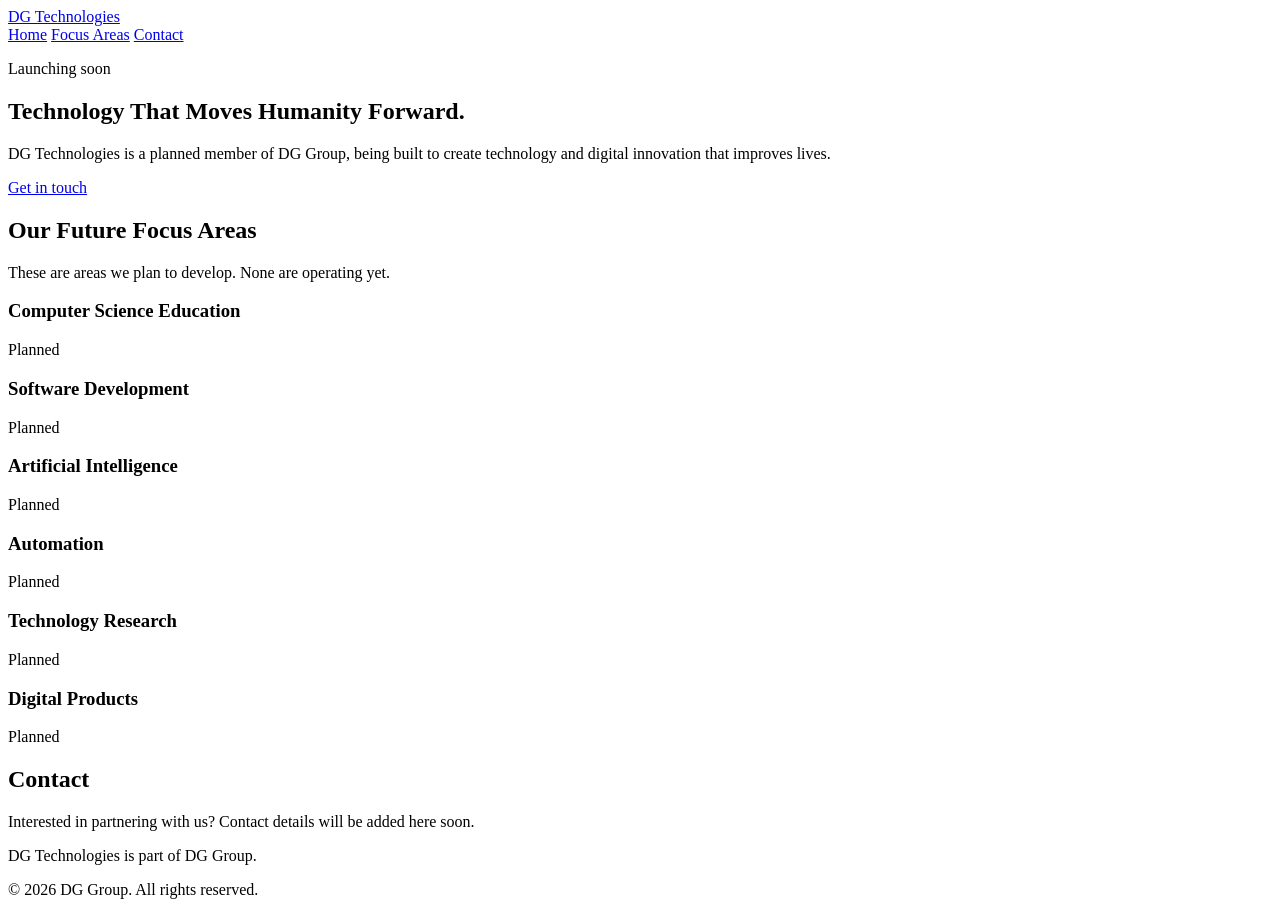
==== index.html @ 8930525d "Create index.html" ====
<!DOCTYPE html>
<html lang="en">
<head>
  <meta charset="UTF-8">
  <meta name="viewport" content="width=device-width, initial-scale=1">
  <title>DG Technologies | Technology That Moves Humanity Forward</title>
  <meta name="description" content="DG Technologies, part of DG Group, is a planned technology business focused on education, software, AI and automation.">
  <link rel="stylesheet" href="style.css">
</head>
<body>

  <header class="site-header">
    <div class="container header-inner">
      <a href="index.html" class="brand">DG Technologies</a>
      <nav>
        <a href="index.html">Home</a>
        <a href="#focus">Focus Areas</a>
        <a href="#contact">Contact</a>
      </nav>
    </div>
  </header>

  <main>
    <section class="hero">
      <div class="container">
        <p class="badge">Launching soon</p>
        <h1>Technology That Moves Humanity Forward.</h1>
        <p class="lead">DG Technologies is a planned member of DG Group, being built to create technology and digital innovation that improves lives.</p>
        <a href="#contact" class="button">Get in touch</a>
      </div>
    </section>

    <section id="focus" class="section light">
      <div class="container">
        <h2>Our Future Focus Areas</h2>
        <p class="intro">These are areas we plan to develop. None are operating yet.</p>
        <div class="grid">
          <div class="card"><h3>Computer Science Education</h3><span class="tag">Planned</span></div>
          <div class="card"><h3>Software Development</h3><span class="tag">Planned</span></div>
          <div class="card"><h3>Artificial Intelligence</h3><span class="tag">Planned</span></div>
          <div class="card"><h3>Automation</h3><span class="tag">Planned</span></div>
          <div class="card"><h3>Technology Research</h3><span class="tag">Planned</span></div>
          <div class="card"><h3>Digital Products</h3><span class="tag">Planned</span></div>
        </div>
      </div>
    </section>

    <section id="contact" class="section">
      <div class="container">
        <h2>Contact</h2>
        <p class="intro">Interested in partnering with us? Contact details will be added here soon.</p>
      </div>
    </section>
  </main>

  <footer class="site-footer">
    <div class="container">
      <p>DG Technologies is part of DG Group.</p>
      <p>&copy; 2026 DG Group. All rights reserved.</p>
    </div>
  </footer>

</body>
</html>
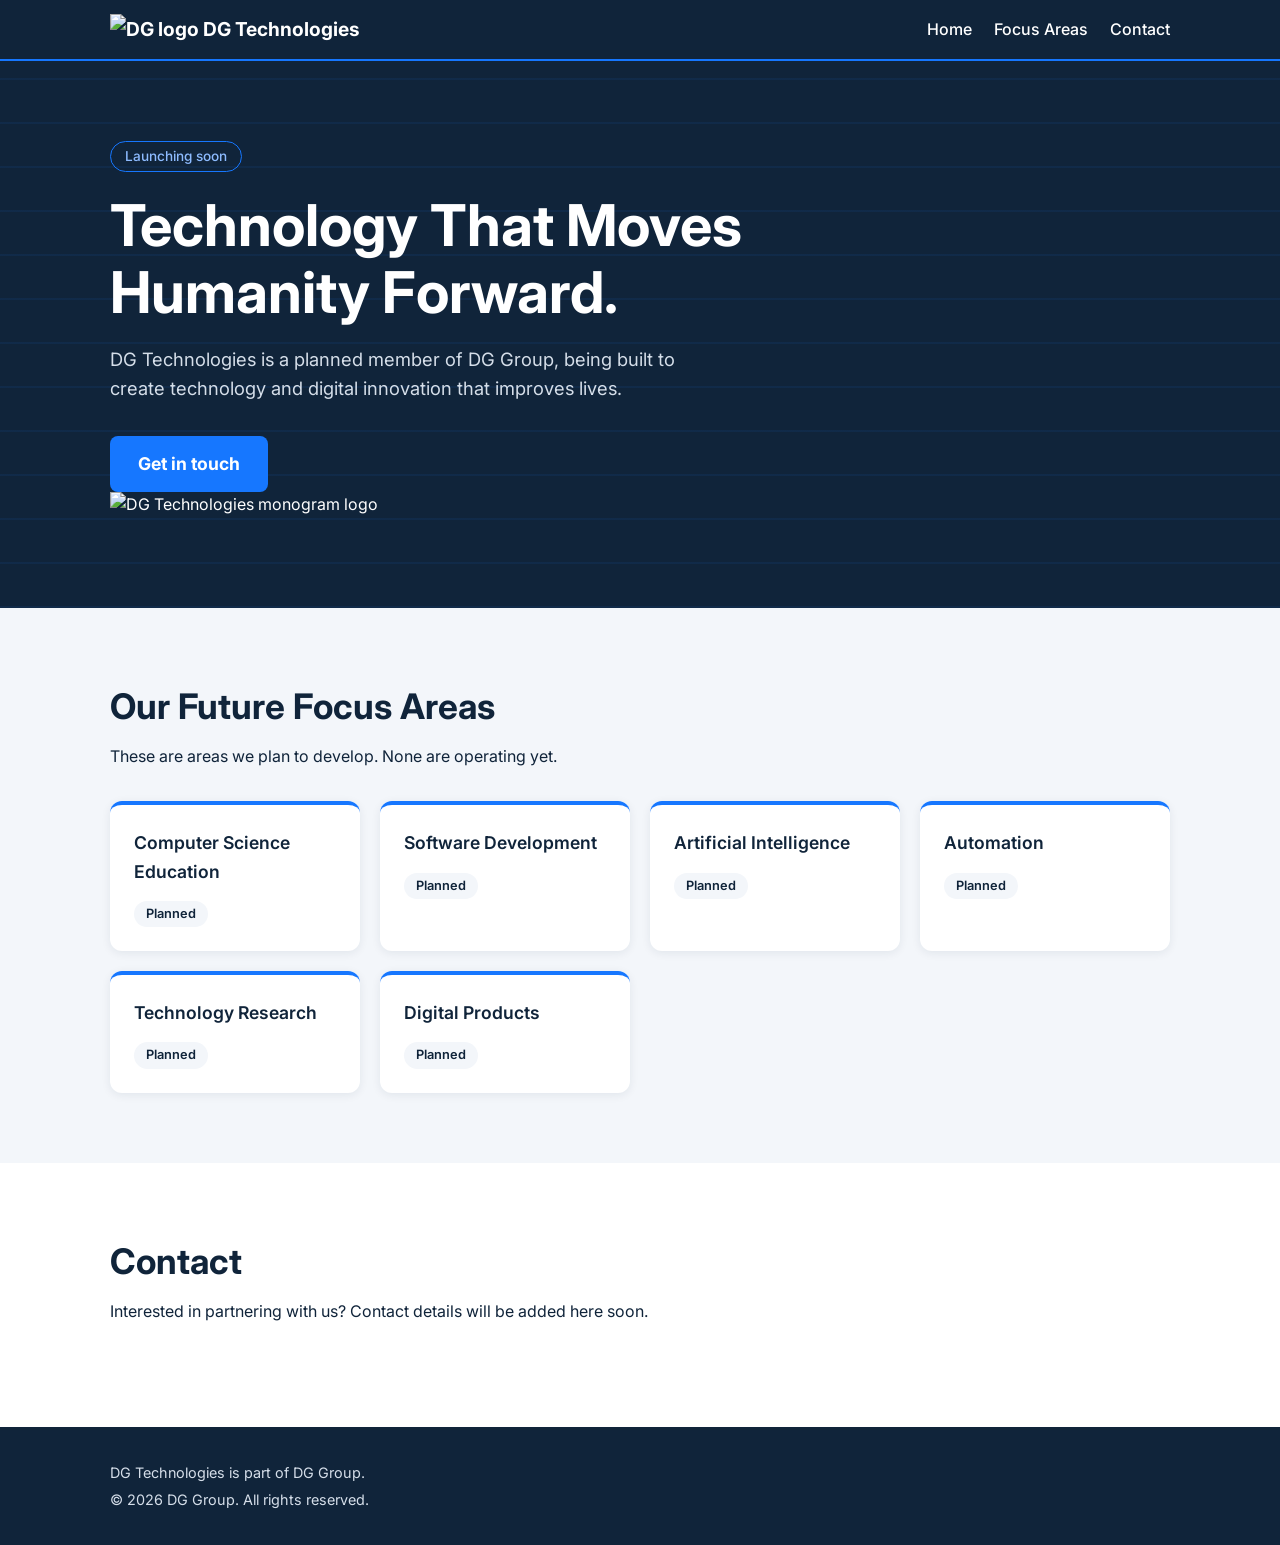
==== commit 7a3fc559: "Update index.html" ====
--- a/index.html
+++ b/index.html
@@ -5,13 +5,17 @@
   <meta name="viewport" content="width=device-width, initial-scale=1">
   <title>DG Technologies | Technology That Moves Humanity Forward</title>
   <meta name="description" content="DG Technologies, part of DG Group, is a planned technology business focused on education, software, AI and automation.">
+  <link rel="icon" href="dg-logo.jpg">
   <link rel="stylesheet" href="style.css">
 </head>
 <body>
 
   <header class="site-header">
     <div class="container header-inner">
-      <a href="index.html" class="brand">DG Technologies</a>
+      <a href="index.html" class="brand">
+        <img src="dg-logo.jpg" alt="DG logo" class="brand-logo">
+        <span>DG Technologies</span>
+      </a>
       <nav>
         <a href="index.html">Home</a>
         <a href="#focus">Focus Areas</a>
@@ -22,11 +26,16 @@
 
   <main>
     <section class="hero">
-      <div class="container">
-        <p class="badge">Launching soon</p>
-        <h1>Technology That Moves Humanity Forward.</h1>
-        <p class="lead">DG Technologies is a planned member of DG Group, being built to create technology and digital innovation that improves lives.</p>
-        <a href="#contact" class="button">Get in touch</a>
+      <div class="container hero-inner">
+        <div class="hero-text">
+          <p class="badge">Launching soon</p>
+          <h1>Technology That Moves Humanity Forward.</h1>
+          <p class="lead">DG Technologies is a planned member of DG Group, being built to create technology and digital innovation that improves lives.</p>
+          <a href="#contact" class="button">Get in touch</a>
+        </div>
+        <div class="hero-logo">
+          <img src="dg-logo.jpg" alt="DG Technologies monogram logo">
+        </div>
       </div>
     </section>
 
@@ -61,4 +70,4 @@
   </footer>
 
 </body>
-</html>
+  </html>
--- a/style.css
+++ b/style.css
@@ -0,0 +1,169 @@
+@import url("https://fonts.googleapis.com/css2?family=Inter:wght@400;500;600;700&display=swap");
+
+:root {
+  --navy: #10243A;
+  --blue: #1677FF;
+  --white: #FFFFFF;
+  --grey: #F3F6FA;
+}
+
+* { box-sizing: border-box; }
+
+html { scroll-behavior: smooth; }
+
+body {
+  margin: 0;
+  font-family: "Inter", Arial, sans-serif;
+  font-weight: 400;
+  line-height: 1.6;
+  color: var(--navy);
+  background: var(--white);
+}
+
+.container {
+  width: 100%;
+  max-width: 1100px;
+  margin: 0 auto;
+  padding: 0 20px;
+}
+
+/* Header */
+.site-header {
+  background: var(--navy);
+  position: sticky;
+  top: 0;
+  z-index: 10;
+  border-bottom: 2px solid var(--blue);
+}
+
+.header-inner {
+  display: flex;
+  justify-content: space-between;
+  align-items: center;
+  flex-wrap: wrap;
+  gap: 10px;
+  padding-top: 14px;
+  padding-bottom: 14px;
+}
+
+.brand {
+  color: var(--white);
+  font-weight: 700;
+  font-size: 1.2rem;
+  text-decoration: none;
+}
+
+nav a {
+  color: var(--white);
+  font-weight: 500;
+  text-decoration: none;
+  margin-left: 18px;
+}
+
+nav a:hover { color: #8DBBFF; }
+
+/* Hero */
+.hero {
+  background: var(--navy);
+  color: var(--white);
+  padding: 80px 0 90px;
+  background-image: repeating-linear-gradient(
+    0deg,
+    rgba(22, 119, 255, 0.08) 0,
+    rgba(22, 119, 255, 0.08) 2px,
+    transparent 2px,
+    transparent 44px
+  );
+}
+
+.badge {
+  display: inline-block;
+  border: 1px solid var(--blue);
+  color: #8DBBFF;
+  font-weight: 500;
+  font-size: 0.85rem;
+  padding: 4px 14px;
+  border-radius: 999px;
+  margin: 0 0 20px;
+}
+
+.hero h1 {
+  font-size: clamp(2rem, 6vw, 3.6rem);
+  line-height: 1.15;
+  font-weight: 700;
+  margin: 0 0 20px;
+  max-width: 760px;
+}
+
+.lead {
+  font-size: 1.15rem;
+  max-width: 620px;
+  margin: 0 0 32px;
+  color: #D5DEE9;
+}
+
+.button {
+  display: inline-block;
+  background: var(--blue);
+  color: var(--white);
+  font-weight: 700;
+  font-size: 1.1rem;
+  text-decoration: none;
+  padding: 14px 28px;
+  border-radius: 8px;
+}
+
+.button:hover { background: #0F5FD1; }
+
+/* Sections */
+.section { padding: 70px 0; }
+.section.light { background: var(--grey); }
+
+h2 {
+  font-size: clamp(1.6rem, 4vw, 2.2rem);
+  font-weight: 700;
+  margin: 0 0 10px;
+}
+
+.intro { max-width: 640px; margin: 0 0 32px; }
+
+/* Cards */
+.grid {
+  display: grid;
+  grid-template-columns: repeat(auto-fit, minmax(240px, 1fr));
+  gap: 20px;
+}
+
+.card {
+  background: var(--white);
+  border-radius: 12px;
+  border-top: 4px solid var(--blue);
+  padding: 24px;
+  box-shadow: 0 2px 10px rgba(16, 36, 58, 0.08);
+}
+
+.card h3 {
+  font-size: 1.1rem;
+  font-weight: 600;
+  margin: 0 0 14px;
+}
+
+.tag {
+  display: inline-block;
+  background: var(--grey);
+  color: var(--navy);
+  font-size: 0.8rem;
+  font-weight: 600;
+  padding: 3px 12px;
+  border-radius: 999px;
+}
+
+/* Footer */
+.site-footer {
+  background: var(--navy);
+  color: #D5DEE9;
+  padding: 30px 0;
+  font-size: 0.9rem;
+}
+
+.site-footer p { margin: 4px 0; }
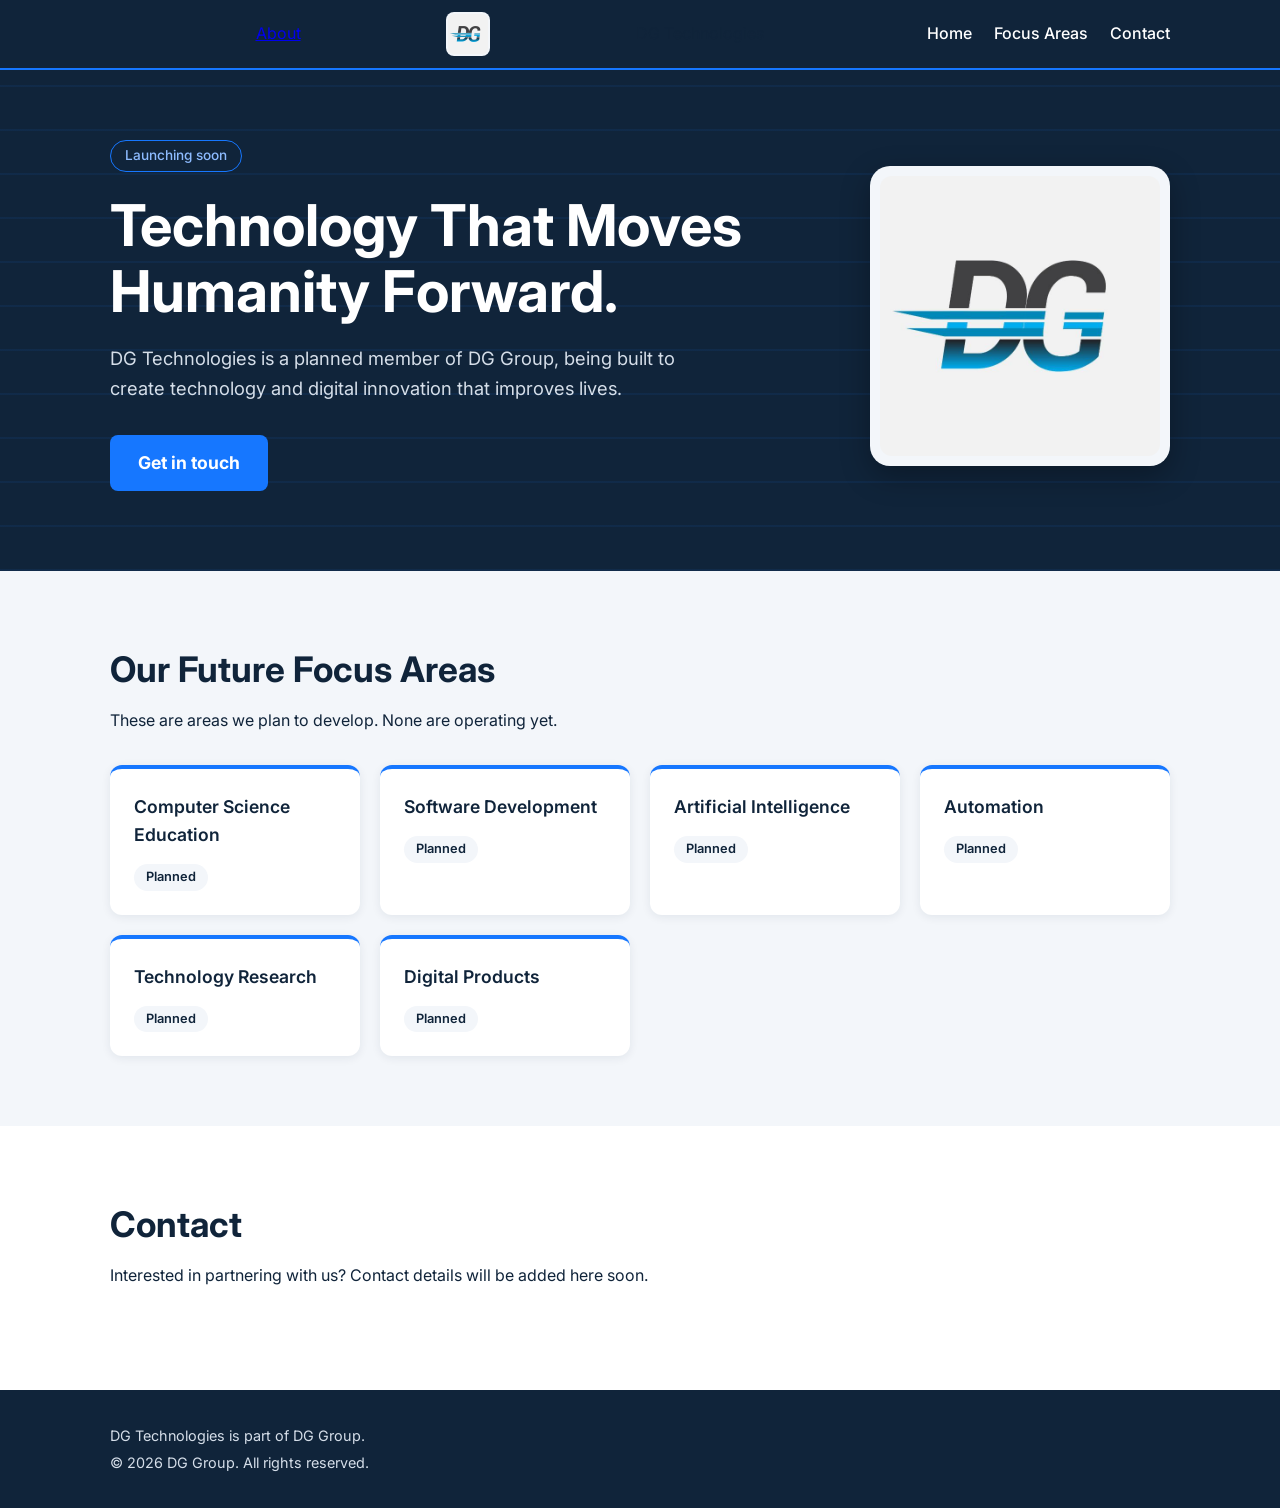
==== commit 3799e46b: "Update index.html" ====
--- a/index.html
+++ b/index.html
@@ -13,6 +13,7 @@
   <header class="site-header">
     <div class="container header-inner">
       <a href="index.html" class="brand">
+        <a href="about.html">About</a>
         <img src="dg-logo.jpg" alt="DG logo" class="brand-logo">
         <span>DG Technologies</span>
       </a>
--- a/style.css
+++ b/style.css
@@ -20,6 +20,8 @@
   background: var(--white);
 }
 
+img { max-width: 100%; }
+
 .container {
   width: 100%;
   max-width: 1100px;
@@ -42,15 +44,27 @@
   align-items: center;
   flex-wrap: wrap;
   gap: 10px;
-  padding-top: 14px;
-  padding-bottom: 14px;
+  padding-top: 12px;
+  padding-bottom: 12px;
 }
 
 .brand {
+  display: flex;
+  align-items: center;
+  gap: 12px;
   color: var(--white);
   font-weight: 700;
   font-size: 1.2rem;
   text-decoration: none;
+}
+
+.brand-logo {
+  height: 44px;
+  width: 44px;
+  object-fit: cover;
+  background: var(--grey);
+  border-radius: 8px;
+  padding: 2px;
 }
 
 nav a {
@@ -66,7 +80,7 @@
 .hero {
   background: var(--navy);
   color: var(--white);
-  padding: 80px 0 90px;
+  padding: 70px 0 80px;
   background-image: repeating-linear-gradient(
     0deg,
     rgba(22, 119, 255, 0.08) 0,
@@ -74,6 +88,33 @@
     transparent 2px,
     transparent 44px
   );
+}
+
+.hero-inner {
+  display: flex;
+  align-items: center;
+  justify-content: space-between;
+  gap: 40px;
+  flex-wrap: wrap;
+}
+
+.hero-text { flex: 1 1 380px; }
+
+.hero-logo {
+  flex: 0 1 300px;
+  width: 100%;
+  max-width: 300px;
+  background: var(--grey);
+  border-radius: 20px;
+  padding: 10px;
+  box-shadow: 0 10px 30px rgba(0, 0, 0, 0.3);
+}
+
+.hero-logo img {
+  display: block;
+  width: 100%;
+  height: auto;
+  border-radius: 12px;
 }
 
 .badge {
@@ -167,3 +208,19 @@
 }
 
 .site-footer p { margin: 4px 0; }
+/* About page */
+.page-hero {
+  background: var(--navy);
+  color: var(--white);
+  padding: 60px 0 70px;
+}
+
+.page-hero h1 {
+  font-size: clamp(2rem, 6vw, 3rem);
+  line-height: 1.15;
+  font-weight: 700;
+  margin: 0 0 16px;
+}
+
+.section h2 { margin-top: 30px; }
+.section h2:first-child { margin-top: 0; }
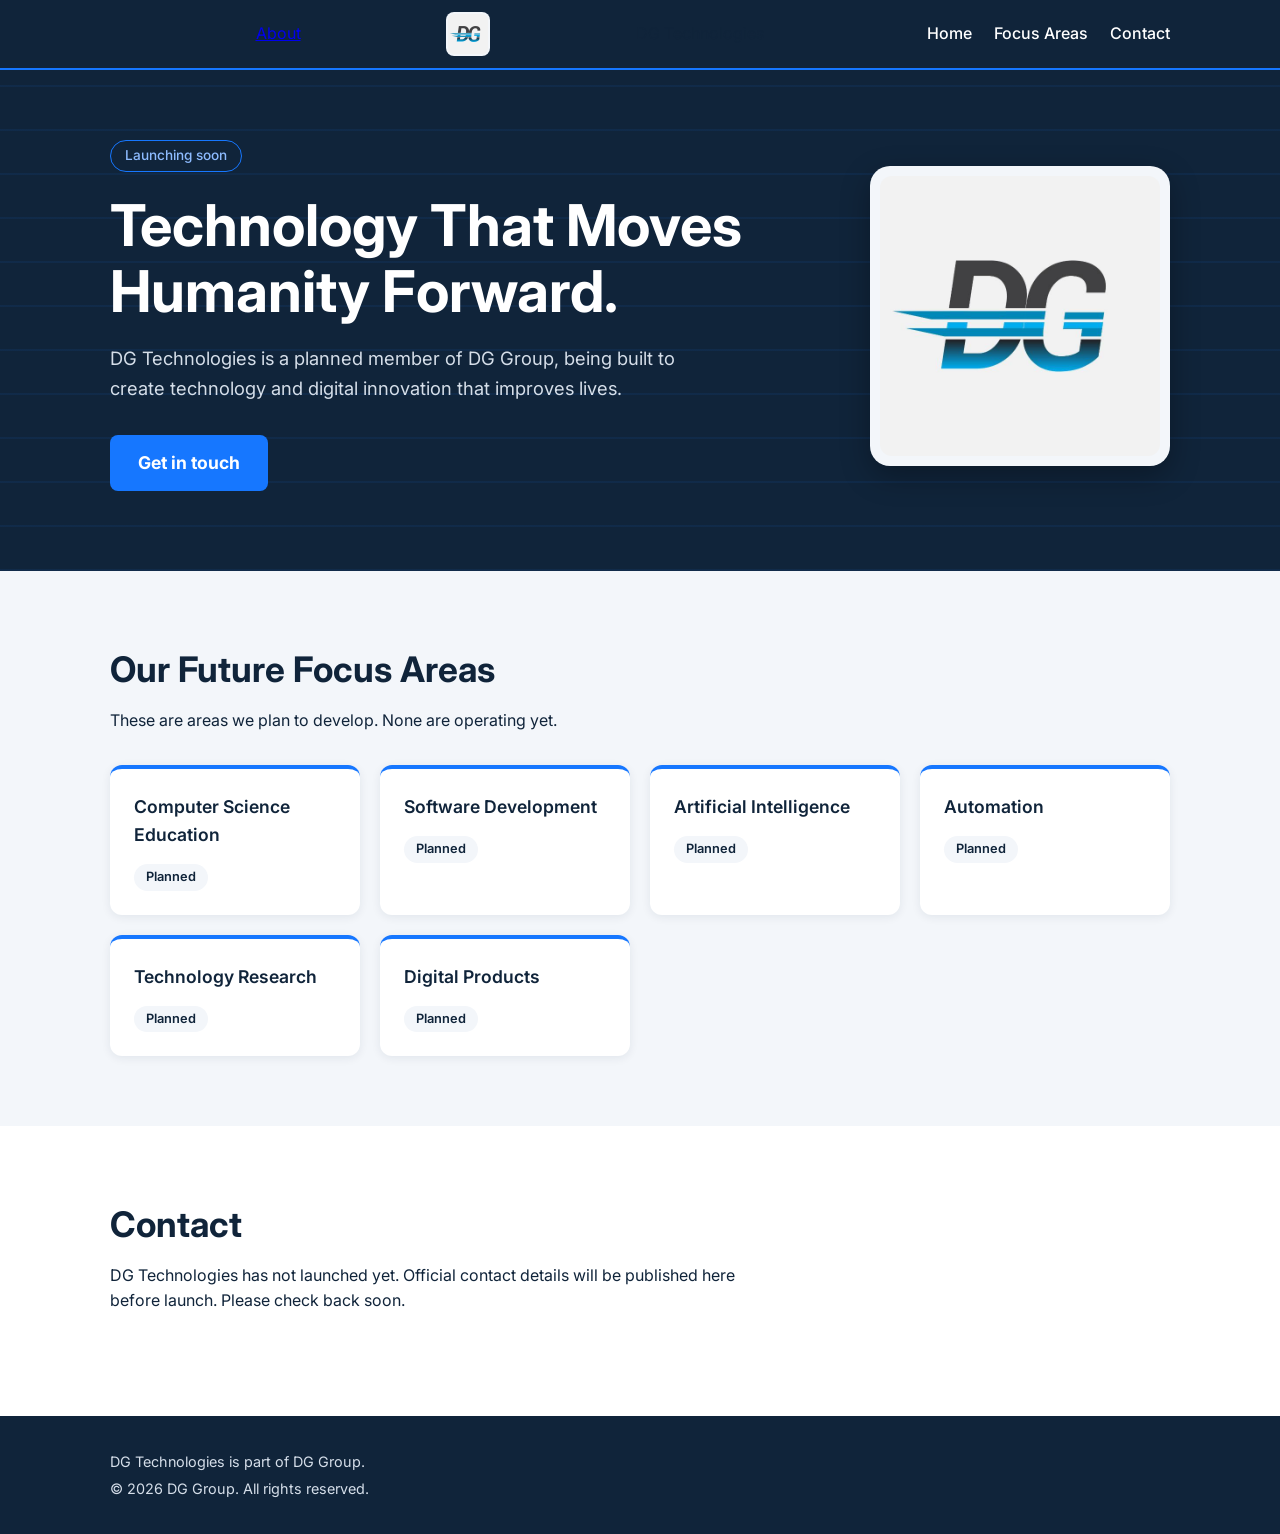
==== commit 93cbf471: "Update index.html" ====
--- a/index.html
+++ b/index.html
@@ -58,7 +58,7 @@
     <section id="contact" class="section">
       <div class="container">
         <h2>Contact</h2>
-        <p class="intro">Interested in partnering with us? Contact details will be added here soon.</p>
+         <p class="intro">DG Technologies has not launched yet. Official contact details will be published here before launch. Please check back soon.</p>
       </div>
     </section>
   </main>
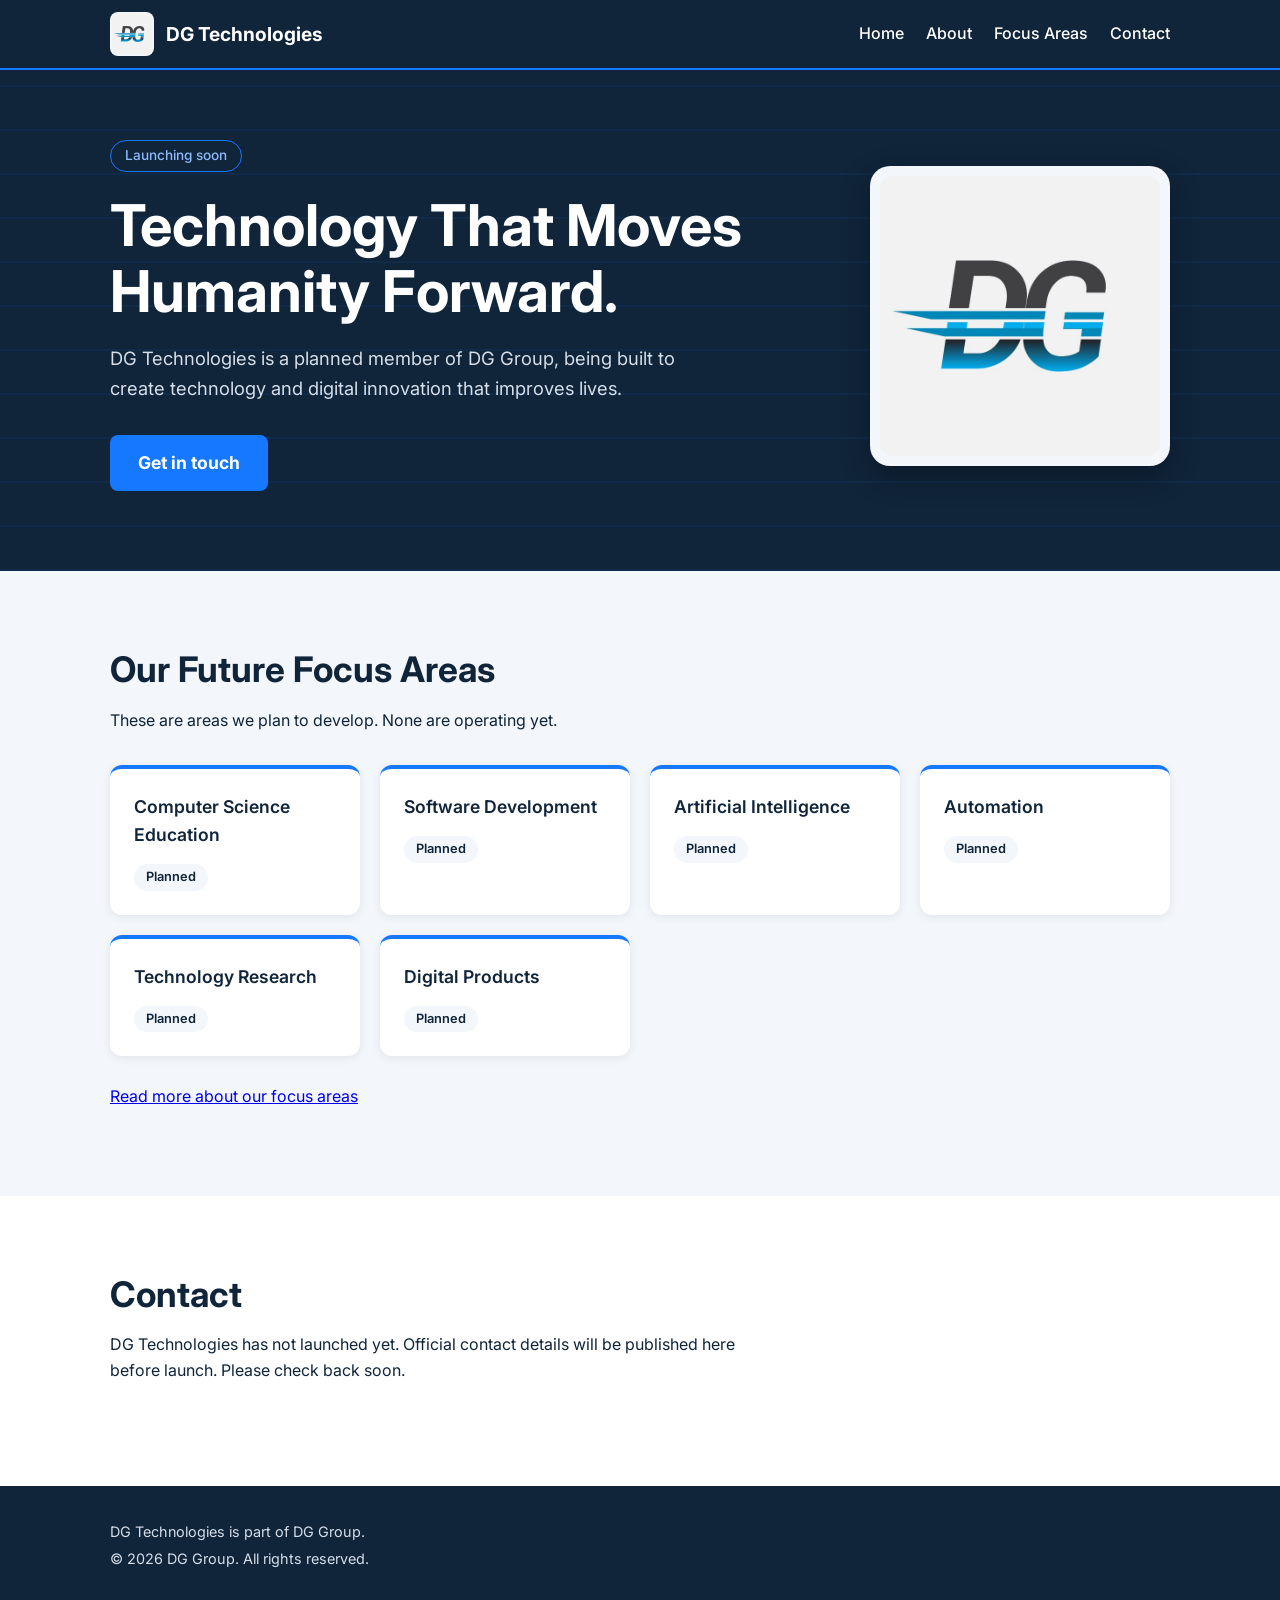
==== commit f228f3e1: "Update index.html" ====
--- a/index.html
+++ b/index.html
@@ -13,13 +13,13 @@
   <header class="site-header">
     <div class="container header-inner">
       <a href="index.html" class="brand">
-        <a href="about.html">About</a>
         <img src="dg-logo.jpg" alt="DG logo" class="brand-logo">
         <span>DG Technologies</span>
       </a>
       <nav>
         <a href="index.html">Home</a>
-        <a href="#focus">Focus Areas</a>
+        <a href="about.html">About</a>
+        <a href="focus-areas.html">Focus Areas</a>
         <a href="#contact">Contact</a>
       </nav>
     </div>
@@ -52,13 +52,14 @@
           <div class="card"><h3>Technology Research</h3><span class="tag">Planned</span></div>
           <div class="card"><h3>Digital Products</h3><span class="tag">Planned</span></div>
         </div>
+        <p style="margin-top:28px;"><a class="card-link" href="focus-areas.html">Read more about our focus areas</a></p>
       </div>
     </section>
 
     <section id="contact" class="section">
       <div class="container">
         <h2>Contact</h2>
-         <p class="intro">DG Technologies has not launched yet. Official contact details will be published here before launch. Please check back soon.</p>
+        <p class="intro">DG Technologies has not launched yet. Official contact details will be published here before launch. Please check back soon.</p>
       </div>
     </section>
   </main>
@@ -71,4 +72,4 @@
   </footer>
 
 </body>
-  </html>
+                                                                                           </html>
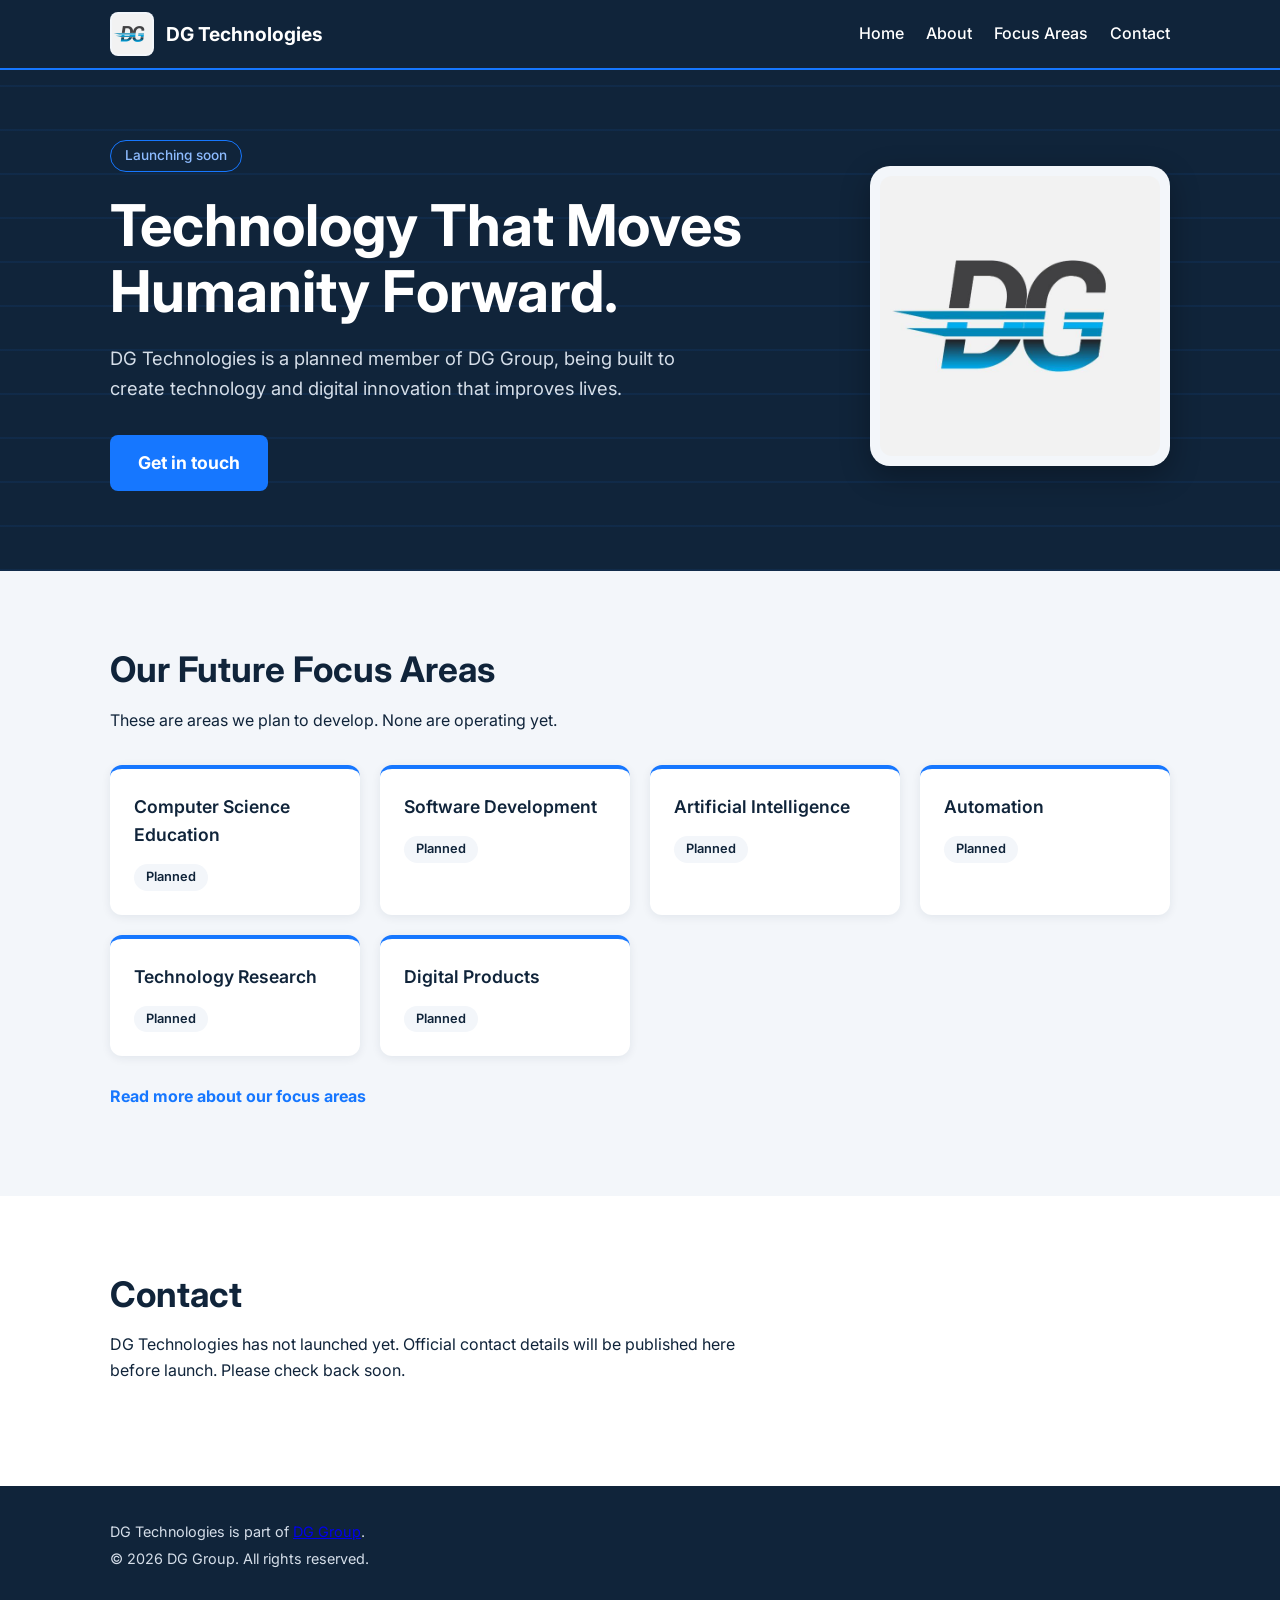
==== commit 009509de: "Update index.html" ====
--- a/index.html
+++ b/index.html
@@ -66,7 +66,7 @@
 
   <footer class="site-footer">
     <div class="container">
-      <p>DG Technologies is part of DG Group.</p>
+      <p>DG Technologies is part of <a href="https://dg-group-website.vercel.app">DG Group</a>.</p>
       <p>&copy; 2026 DG Group. All rights reserved.</p>
     </div>
   </footer>
--- a/style.css
+++ b/style.css
@@ -224,3 +224,5 @@
 
 .section h2 { margin-top: 30px; }
 .section h2:first-child { margin-top: 0; }
+.card-link { color: var(--blue); font-weight: 700; text-decoration: none; }
+.card-link:hover { text-decoration: underline; }
